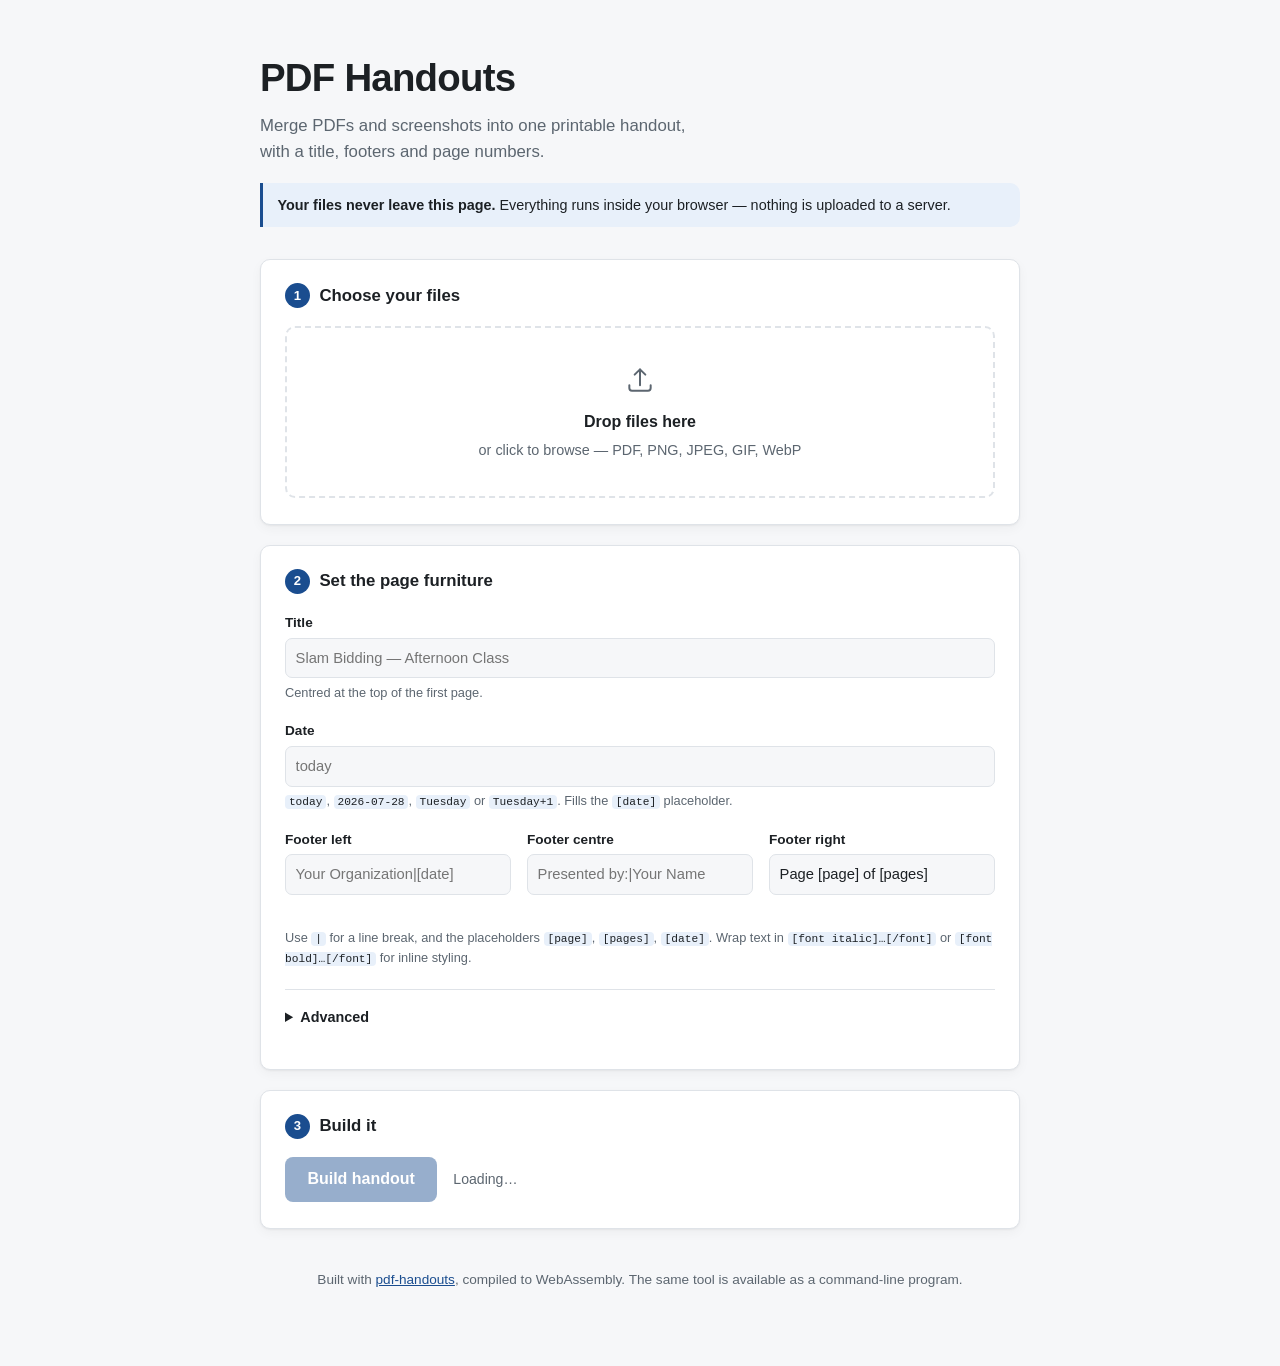
==== web/index.html @ 9eb6f5d6 "feat: WebAssembly build and a browser front end on GitHub Pages Runs the whole handout pipeline in a" ====
<!doctype html>
<html lang="en">
<head>
<meta charset="utf-8">
<meta name="viewport" content="width=device-width, initial-scale=1">
<title>PDF Handouts — merge PDFs and images into a printable handout</title>
<meta name="description" content="Merge PDFs and screenshots into one printable handout with titles, footers and page numbers. Runs entirely in your browser — files are never uploaded.">
<link rel="stylesheet" href="style.css">
<link rel="icon" href="data:image/svg+xml,<svg xmlns='http://www.w3.org/2000/svg' viewBox='0 0 100 100'><text y='.9em' font-size='90'>📄</text></svg>">
</head>
<body>

<header class="masthead">
  <h1>PDF Handouts</h1>
  <p class="tagline">
    Merge PDFs and screenshots into one printable handout, with a title,
    footers and page numbers.
  </p>
  <p class="privacy" role="note">
    <strong>Your files never leave this page.</strong> Everything runs inside
    your browser — nothing is uploaded to a server.
  </p>
</header>

<main>
  <!-- Step 1: files -->
  <section class="panel" aria-labelledby="files-heading">
    <h2 id="files-heading"><span class="step">1</span> Choose your files</h2>

    <div id="dropzone" class="dropzone" tabindex="0" role="button"
         aria-describedby="dropzone-hint">
      <svg class="drop-icon" viewBox="0 0 24 24" aria-hidden="true">
        <path d="M12 16V4m0 0L8 8m4-4 4 4M4 16v2a2 2 0 0 0 2 2h12a2 2 0 0 0 2-2v-2"
              fill="none" stroke="currentColor" stroke-width="1.5"
              stroke-linecap="round" stroke-linejoin="round"/>
      </svg>
      <p class="drop-title">Drop files here</p>
      <p id="dropzone-hint" class="drop-hint">
        or click to browse — PDF, PNG, JPEG, GIF, WebP
      </p>
      <input type="file" id="file-input" multiple accept=".pdf,.png,.jpg,.jpeg,.gif,.webp,application/pdf,image/*" hidden>
    </div>

    <div id="file-list-wrap" class="file-list-wrap" hidden>
      <div class="list-header">
        <h3>Pages, in order</h3>
        <button type="button" id="sort-by-name" class="link-button">Sort by name</button>
      </div>
      <p class="list-hint">Drag to reorder.</p>
      <ul id="file-list" class="file-list"></ul>
    </div>
  </section>

  <!-- Step 2: options -->
  <section class="panel" aria-labelledby="options-heading">
    <h2 id="options-heading"><span class="step">2</span> Set the page furniture</h2>

    <div class="field">
      <label for="title">Title</label>
      <input type="text" id="title" placeholder="Slam Bidding — Afternoon Class">
      <p class="help">Centred at the top of the first page.</p>
    </div>

    <div class="field">
      <label for="date">Date</label>
      <input type="text" id="date" placeholder="today">
      <p class="help">
        <code>today</code>, <code>2026-07-28</code>, <code>Tuesday</code> or
        <code>Tuesday+1</code>. Fills the <code>[date]</code> placeholder.
      </p>
    </div>

    <div class="field-row">
      <div class="field">
        <label for="footer-left">Footer left</label>
        <input type="text" id="footer-left" placeholder="Your Organization|[date]">
      </div>
      <div class="field">
        <label for="footer-center">Footer centre</label>
        <input type="text" id="footer-center" placeholder="Presented by:|Your Name">
      </div>
      <div class="field">
        <label for="footer-right">Footer right</label>
        <input type="text" id="footer-right" value="Page [page] of [pages]">
      </div>
    </div>

    <p class="help placeholders">
      Use <code>|</code> for a line break, and the placeholders
      <code>[page]</code>, <code>[pages]</code>, <code>[date]</code>.
      Wrap text in <code>[font italic]…[/font]</code> or
      <code>[font bold]…[/font]</code> for inline styling.
    </p>

    <details class="advanced">
      <summary>Advanced</summary>
      <div class="field-row">
        <div class="field">
          <label for="header-font">Title font</label>
          <input type="text" id="header-font" value="24pt">
          <p class="help">e.g. <code>24pt bold #1a4d8f</code></p>
        </div>
        <div class="field">
          <label for="footer-font">Footer font</label>
          <input type="text" id="footer-font" value="14pt #555555">
        </div>
        <div class="field">
          <label for="fit">Content fitting</label>
          <select id="fit">
            <option value="auto" selected>Auto — shift, then scale</option>
            <option value="shift">Shift only — never resize</option>
            <option value="off">Off — leave content alone</option>
          </select>
          <p class="help">Keeps source pages clear of the title and footer.</p>
        </div>
      </div>
    </details>
  </section>

  <!-- Step 3: build -->
  <section class="panel" aria-labelledby="build-heading">
    <h2 id="build-heading"><span class="step">3</span> Build it</h2>

    <div class="build-row">
      <button type="button" id="build" class="primary" disabled>
        Build handout
      </button>
      <span id="status" class="status" role="status" aria-live="polite">
        Loading…
      </span>
    </div>

    <div id="result" class="result" hidden>
      <a id="download" class="download" download="handout.pdf">
        Download handout.pdf
      </a>
      <p id="result-summary" class="result-summary"></p>
      <ul id="notes" class="notes"></ul>
    </div>

    <div id="error" class="error" role="alert" hidden></div>
  </section>
</main>

<footer class="colophon">
  <p>
    Built with
    <a href="https://github.com/bridge-craftwork/pdf-handouts">pdf-handouts</a>,
    compiled to WebAssembly. The same tool is available as a command-line
    program.
  </p>
</footer>

<script type="module" src="app.js"></script>
</body>
</html>
---- web/style.css ----
/* PDF Handouts — browser build.
   Light and dark are both first-class; the palette is defined once as custom
   properties and flipped by prefers-color-scheme. */

:root {
  --bg: #f6f7f9;
  --surface: #ffffff;
  --border: #dfe3e8;
  --text: #1c2024;
  --text-dim: #5c6670;
  --accent: #1a4d8f;
  --accent-text: #ffffff;
  --accent-soft: #e8f0fa;
  --danger: #a02020;
  --danger-soft: #fdeded;
  --ok: #1c6b3c;
  --radius: 10px;
  --shadow: 0 1px 2px rgba(0, 0, 0, .05), 0 4px 12px rgba(0, 0, 0, .04);
}

@media (prefers-color-scheme: dark) {
  :root {
    --bg: #14171a;
    --surface: #1c2024;
    --border: #2e353c;
    --text: #e6e9ec;
    --text-dim: #9aa4ae;
    --accent: #5fa3e8;
    --accent-text: #10161c;
    --accent-soft: #1a2735;
    --danger: #f08a8a;
    --danger-soft: #2a1a1a;
    --ok: #7bc99a;
    --shadow: 0 1px 2px rgba(0, 0, 0, .4), 0 4px 12px rgba(0, 0, 0, .3);
  }
}

* { box-sizing: border-box; }

body {
  margin: 0;
  padding: 0 1rem 4rem;
  background: var(--bg);
  color: var(--text);
  font: 16px/1.55 -apple-system, BlinkMacSystemFont, "Segoe UI", Roboto,
        "Helvetica Neue", Arial, sans-serif;
  -webkit-font-smoothing: antialiased;
}

code {
  font-family: ui-monospace, SFMono-Regular, Menlo, Consolas, monospace;
  font-size: .875em;
  background: var(--accent-soft);
  color: var(--text);
  padding: .1em .35em;
  border-radius: 4px;
}

a { color: var(--accent); }

/* ---- masthead ---- */

.masthead {
  max-width: 760px;
  margin: 0 auto;
  padding: 3rem 0 2rem;
}

.masthead h1 {
  margin: 0 0 .35rem;
  font-size: clamp(1.85rem, 5vw, 2.4rem);
  letter-spacing: -.02em;
}

.tagline {
  margin: 0 0 1.1rem;
  color: var(--text-dim);
  font-size: 1.05rem;
  max-width: 48ch;
}

.privacy {
  margin: 0;
  padding: .7rem .9rem;
  background: var(--accent-soft);
  border-left: 3px solid var(--accent);
  border-radius: 0 var(--radius) var(--radius) 0;
  font-size: .9rem;
  color: var(--text);
}

/* ---- panels ---- */

main {
  max-width: 760px;
  margin: 0 auto;
  display: flex;
  flex-direction: column;
  gap: 1.25rem;
}

.panel {
  background: var(--surface);
  border: 1px solid var(--border);
  border-radius: var(--radius);
  box-shadow: var(--shadow);
  padding: 1.4rem 1.5rem 1.6rem;
}

.panel h2 {
  margin: 0 0 1.1rem;
  font-size: 1.05rem;
  display: flex;
  align-items: center;
  gap: .6rem;
}

.step {
  display: inline-grid;
  place-items: center;
  width: 1.55rem;
  height: 1.55rem;
  border-radius: 50%;
  background: var(--accent);
  color: var(--accent-text);
  font-size: .82rem;
  font-weight: 600;
  flex: none;
}

/* ---- dropzone ---- */

.dropzone {
  border: 2px dashed var(--border);
  border-radius: var(--radius);
  padding: 2.2rem 1rem;
  text-align: center;
  cursor: pointer;
  transition: border-color .15s, background .15s;
}

.dropzone:hover,
.dropzone:focus-visible {
  border-color: var(--accent);
  background: var(--accent-soft);
  outline: none;
}

.dropzone.dragging {
  border-color: var(--accent);
  background: var(--accent-soft);
}

.drop-icon {
  width: 2rem;
  height: 2rem;
  color: var(--text-dim);
  margin-bottom: .4rem;
}

.drop-title { margin: 0 0 .25rem; font-weight: 600; }
.drop-hint { margin: 0; color: var(--text-dim); font-size: .9rem; }

/* ---- file list ---- */

.file-list-wrap { margin-top: 1.3rem; }

.list-header {
  display: flex;
  align-items: baseline;
  justify-content: space-between;
  gap: 1rem;
}

.list-header h3 { margin: 0; font-size: .95rem; }

.link-button {
  background: none;
  border: none;
  color: var(--accent);
  font: inherit;
  font-size: .85rem;
  cursor: pointer;
  padding: 0;
  text-decoration: underline;
}

.list-hint {
  margin: .15rem 0 .7rem;
  color: var(--text-dim);
  font-size: .82rem;
}

.file-list {
  list-style: none;
  margin: 0;
  padding: 0;
  display: flex;
  flex-direction: column;
  gap: .4rem;
}

.file-item {
  display: flex;
  align-items: center;
  gap: .7rem;
  padding: .55rem .7rem;
  background: var(--bg);
  border: 1px solid var(--border);
  border-radius: 8px;
  cursor: grab;
}

.file-item.drag-over { border-color: var(--accent); }
.file-item.dragging { opacity: .4; }

.grip {
  color: var(--text-dim);
  flex: none;
  font-size: 1.1rem;
  line-height: 1;
  cursor: grab;
}

.file-name {
  flex: 1;
  min-width: 0;
  overflow: hidden;
  text-overflow: ellipsis;
  white-space: nowrap;
  font-size: .9rem;
}

.badge {
  flex: none;
  font-size: .7rem;
  font-weight: 600;
  letter-spacing: .04em;
  padding: .16rem .45rem;
  border-radius: 4px;
  background: var(--accent-soft);
  color: var(--accent);
}

.badge.bad { background: var(--danger-soft); color: var(--danger); }

.remove {
  flex: none;
  background: none;
  border: none;
  color: var(--text-dim);
  font-size: 1.15rem;
  line-height: 1;
  cursor: pointer;
  padding: 0 .2rem;
  border-radius: 4px;
}

.remove:hover { color: var(--danger); }

/* ---- form ---- */

.field { margin-bottom: 1.05rem; }
.field:last-child { margin-bottom: 0; }

.field label {
  display: block;
  font-size: .85rem;
  font-weight: 600;
  margin-bottom: .3rem;
}

.field input[type="text"],
.field select {
  width: 100%;
  padding: .5rem .6rem;
  font: inherit;
  font-size: .92rem;
  color: var(--text);
  background: var(--bg);
  border: 1px solid var(--border);
  border-radius: 7px;
}

.field input:focus,
.field select:focus {
  outline: 2px solid var(--accent);
  outline-offset: -1px;
  border-color: var(--accent);
}

.field-row {
  display: grid;
  grid-template-columns: repeat(auto-fit, minmax(190px, 1fr));
  gap: 1rem;
}

.help {
  margin: .3rem 0 0;
  font-size: .8rem;
  color: var(--text-dim);
}

.placeholders { margin-top: 1rem; }

.advanced {
  margin-top: 1.3rem;
  border-top: 1px solid var(--border);
  padding-top: 1rem;
}

.advanced summary {
  cursor: pointer;
  font-size: .9rem;
  font-weight: 600;
  margin-bottom: .9rem;
}

/* ---- build ---- */

.build-row {
  display: flex;
  align-items: center;
  gap: 1rem;
  flex-wrap: wrap;
}

.primary {
  background: var(--accent);
  color: var(--accent-text);
  border: none;
  border-radius: 8px;
  padding: .65rem 1.4rem;
  font: inherit;
  font-weight: 600;
  cursor: pointer;
}

.primary:disabled { opacity: .45; cursor: not-allowed; }
.primary:not(:disabled):hover { filter: brightness(1.08); }

.status { color: var(--text-dim); font-size: .88rem; }

.result { margin-top: 1.2rem; }

.download {
  display: inline-block;
  padding: .6rem 1.2rem;
  background: var(--accent-soft);
  color: var(--accent);
  border: 1px solid var(--accent);
  border-radius: 8px;
  font-weight: 600;
  text-decoration: none;
}

.result-summary {
  margin: .8rem 0 0;
  font-size: .9rem;
  color: var(--ok);
  font-weight: 600;
}

.notes {
  margin: .5rem 0 0;
  padding-left: 1.1rem;
  font-size: .85rem;
  color: var(--text-dim);
}

.error {
  margin-top: 1.1rem;
  padding: .8rem 1rem;
  background: var(--danger-soft);
  border-left: 3px solid var(--danger);
  border-radius: 0 var(--radius) var(--radius) 0;
  color: var(--danger);
  font-size: .9rem;
  white-space: pre-wrap;
}

/* ---- colophon ---- */

.colophon {
  max-width: 760px;
  margin: 2.5rem auto 0;
  color: var(--text-dim);
  font-size: .85rem;
  text-align: center;
}
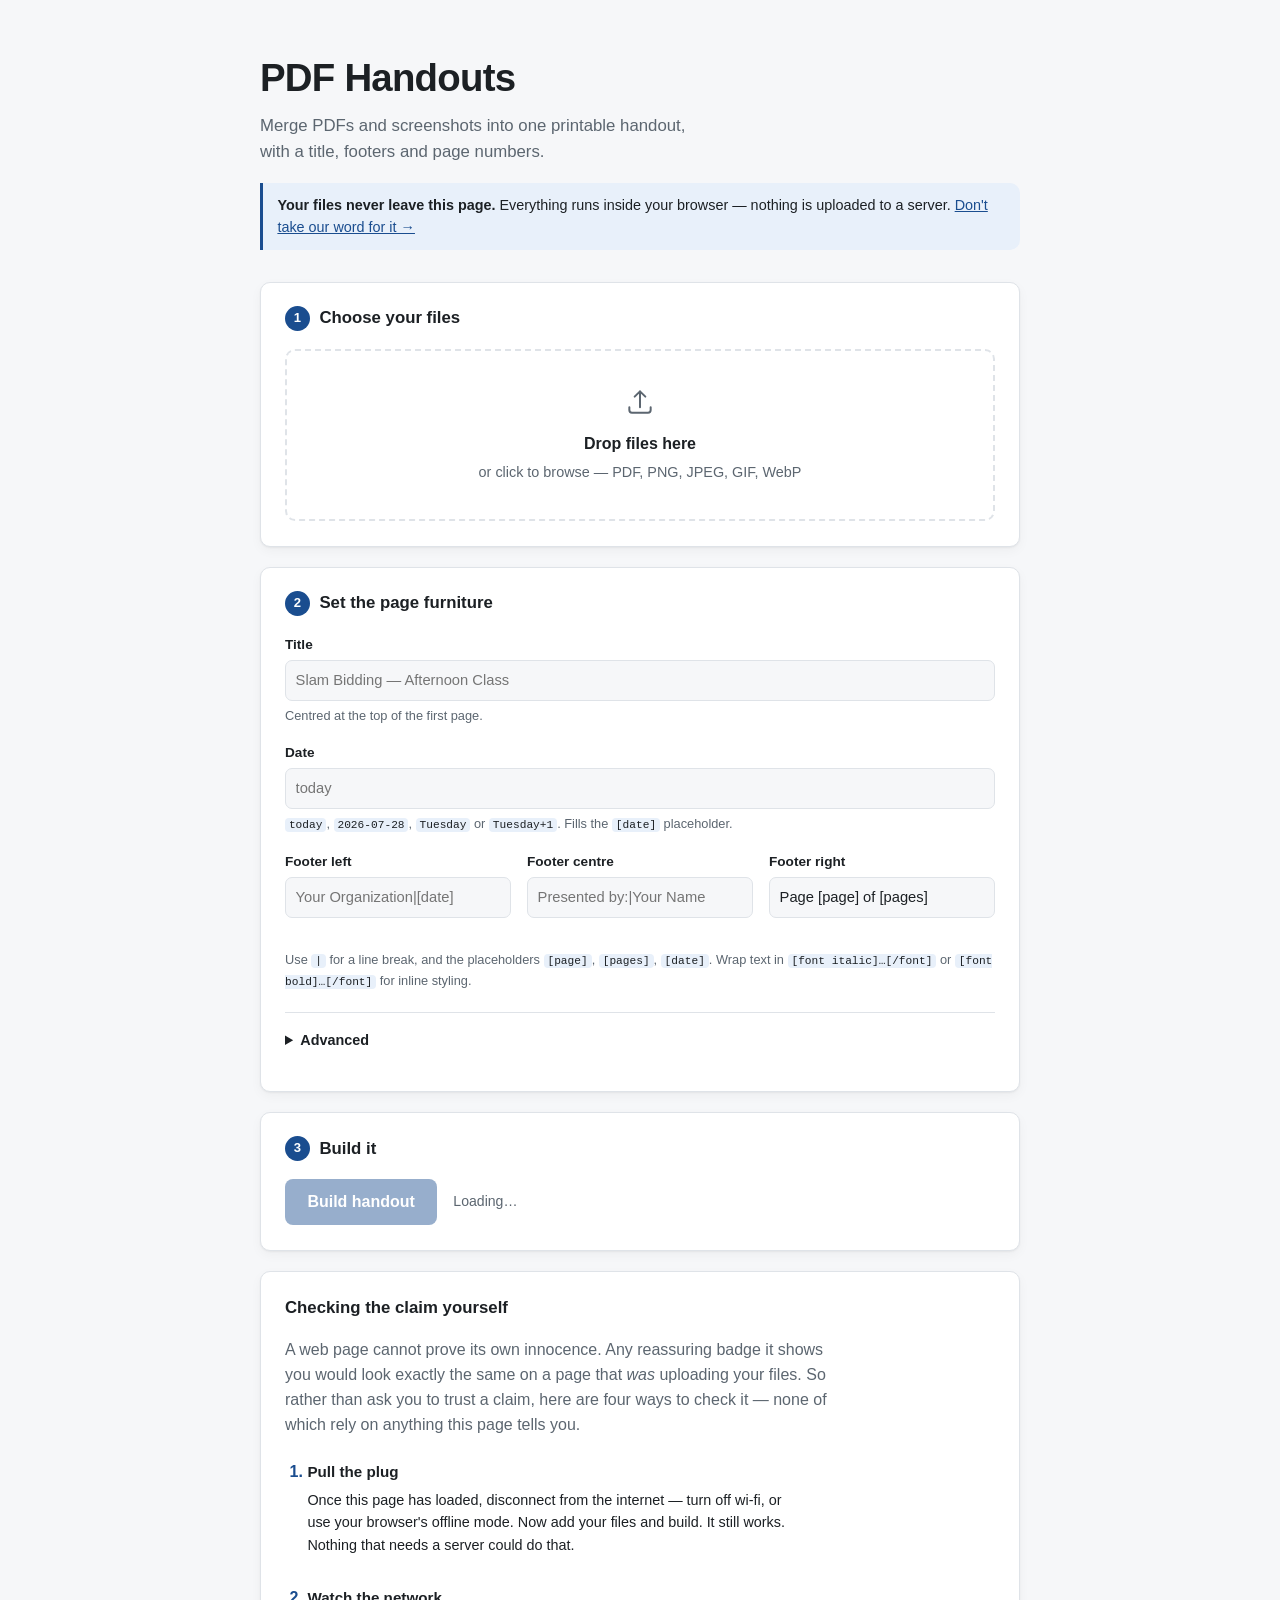
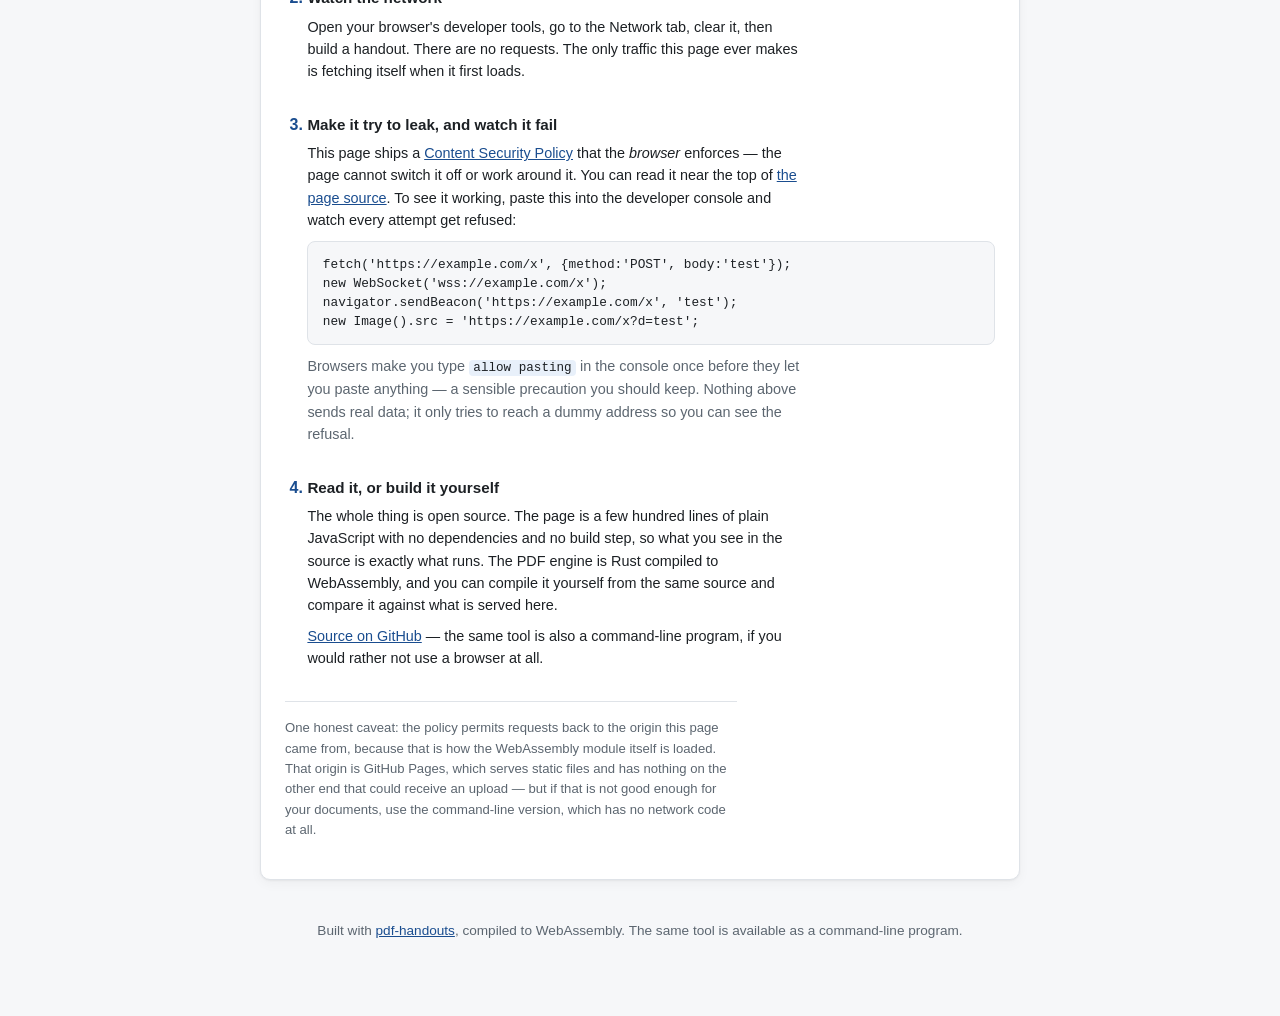
==== commit 310f19b1: "feat(web): enforce the no-upload claim with CSP, and show people how to check The site claims your f" ====
--- a/web/index.html
+++ b/web/index.html
@@ -5,6 +5,34 @@
 <meta name="viewport" content="width=device-width, initial-scale=1">
 <title>PDF Handouts — merge PDFs and images into a printable handout</title>
 <meta name="description" content="Merge PDFs and screenshots into one printable handout with titles, footers and page numbers. Runs entirely in your browser — files are never uploaded.">
+
+<!--
+  This policy is the enforcement behind the "nothing is uploaded" claim. It is
+  applied by the browser, not by this page's own code, so the page cannot opt
+  out of it or quietly work around it.
+
+  connect-src 'self' is the important one: it blocks fetch, XMLHttpRequest,
+  WebSocket, EventSource and navigator.sendBeacon to every origin except the
+  one this page was served from. 'self' rather than 'none' only because the
+  WebAssembly module is itself fetched from here; the origin is GitHub Pages,
+  which serves static files and has nothing that could receive an upload.
+
+  form-action 'none' stops the page navigating your data anywhere as a form
+  submission, which is the other common way bytes leave a browser.
+
+  (frame-ancestors is deliberately absent — it is ignored in a meta tag and
+  only works as a real HTTP header, which GitHub Pages does not let us set.)
+-->
+<meta http-equiv="Content-Security-Policy" content="
+  default-src 'none';
+  script-src 'self' 'wasm-unsafe-eval';
+  style-src 'self';
+  img-src 'self' data:;
+  connect-src 'self';
+  form-action 'none';
+  base-uri 'none';
+  object-src 'none';
+">
 <link rel="stylesheet" href="style.css">
 <link rel="icon" href="data:image/svg+xml,<svg xmlns='http://www.w3.org/2000/svg' viewBox='0 0 100 100'><text y='.9em' font-size='90'>📄</text></svg>">
 </head>
@@ -19,6 +47,7 @@
   <p class="privacy" role="note">
     <strong>Your files never leave this page.</strong> Everything runs inside
     your browser — nothing is uploaded to a server.
+    <a href="#verify">Don't take our word for it →</a>
   </p>
 </header>
 
@@ -140,6 +169,85 @@
 
     <div id="error" class="error" role="alert" hidden></div>
   </section>
+
+  <!-- Verification -->
+  <section class="panel verify" id="verify" aria-labelledby="verify-heading">
+    <h2 id="verify-heading">Checking the claim yourself</h2>
+
+    <p>
+      A web page cannot prove its own innocence. Any reassuring badge it shows
+      you would look exactly the same on a page that <em>was</em> uploading your
+      files. So rather than ask you to trust a claim, here are four ways to
+      check it — none of which rely on anything this page tells you.
+    </p>
+
+    <ol class="checks">
+      <li>
+        <h3>Pull the plug</h3>
+        <p>
+          Once this page has loaded, disconnect from the internet — turn off
+          wi-fi, or use your browser's offline mode. Now add your files and
+          build. It still works. Nothing that needs a server could do that.
+        </p>
+      </li>
+
+      <li>
+        <h3>Watch the network</h3>
+        <p>
+          Open your browser's developer tools, go to the Network tab, clear it,
+          then build a handout. There are no requests. The only traffic this
+          page ever makes is fetching itself when it first loads.
+        </p>
+      </li>
+
+      <li>
+        <h3>Make it try to leak, and watch it fail</h3>
+        <p>
+          This page ships a
+          <a href="https://developer.mozilla.org/docs/Web/HTTP/CSP">Content
+          Security Policy</a> that the <em>browser</em> enforces — the page
+          cannot switch it off or work around it. You can read it near the top
+          of <a href="index.html">the page source</a>. To see it working, paste
+          this into the developer console and watch every attempt get refused:
+        </p>
+<pre><code>fetch('https://example.com/x', {method:'POST', body:'test'});
+new WebSocket('wss://example.com/x');
+navigator.sendBeacon('https://example.com/x', 'test');
+new Image().src = 'https://example.com/x?d=test';</code></pre>
+        <p class="aside">
+          Browsers make you type <code>allow pasting</code> in the console once
+          before they let you paste anything — a sensible precaution you should
+          keep. Nothing above sends real data; it only tries to reach a dummy
+          address so you can see the refusal.
+        </p>
+      </li>
+
+      <li>
+        <h3>Read it, or build it yourself</h3>
+        <p>
+          The whole thing is open source. The page is a few hundred lines of
+          plain JavaScript with no dependencies and no build step, so what you
+          see in the source is exactly what runs. The PDF engine is Rust
+          compiled to WebAssembly, and you can compile it yourself from the same
+          source and compare it against what is served here.
+        </p>
+        <p>
+          <a href="https://github.com/bridge-craftwork/pdf-handouts">Source on
+          GitHub</a> — the same tool is also a command-line program, if you would
+          rather not use a browser at all.
+        </p>
+      </li>
+    </ol>
+
+    <p class="aside">
+      One honest caveat: the policy permits requests back to the origin this
+      page came from, because that is how the WebAssembly module itself is
+      loaded. That origin is GitHub Pages, which serves static files and has
+      nothing on the other end that could receive an upload — but if that is not
+      good enough for your documents, use the command-line version, which has no
+      network code at all.
+    </p>
+  </section>
 </main>
 
 <footer class="colophon">
--- a/web/style.css
+++ b/web/style.css
@@ -388,3 +388,63 @@
   font-size: .85rem;
   text-align: center;
 }
+
+/* ---- verification section ---- */
+
+.verify p { max-width: 62ch; }
+
+.verify > p:first-of-type {
+  color: var(--text-dim);
+  margin-top: 0;
+}
+
+.checks {
+  margin: 1.4rem 0 0;
+  padding-left: 1.4rem;
+  display: flex;
+  flex-direction: column;
+  gap: 1.4rem;
+}
+
+.checks li::marker {
+  color: var(--accent);
+  font-weight: 700;
+}
+
+.checks h3 {
+  margin: 0 0 .35rem;
+  font-size: .95rem;
+}
+
+.checks p {
+  margin: 0 0 .5rem;
+  font-size: .9rem;
+}
+
+.verify pre {
+  margin: .6rem 0;
+  padding: .8rem .9rem;
+  background: var(--bg);
+  border: 1px solid var(--border);
+  border-radius: 8px;
+  overflow-x: auto;
+  font-size: .8rem;
+  line-height: 1.5;
+}
+
+.verify pre code {
+  background: none;
+  padding: 0;
+  font-size: inherit;
+}
+
+.aside {
+  font-size: .82rem;
+  color: var(--text-dim);
+}
+
+.verify > .aside:last-child {
+  margin-top: 1.5rem;
+  padding-top: 1rem;
+  border-top: 1px solid var(--border);
+}
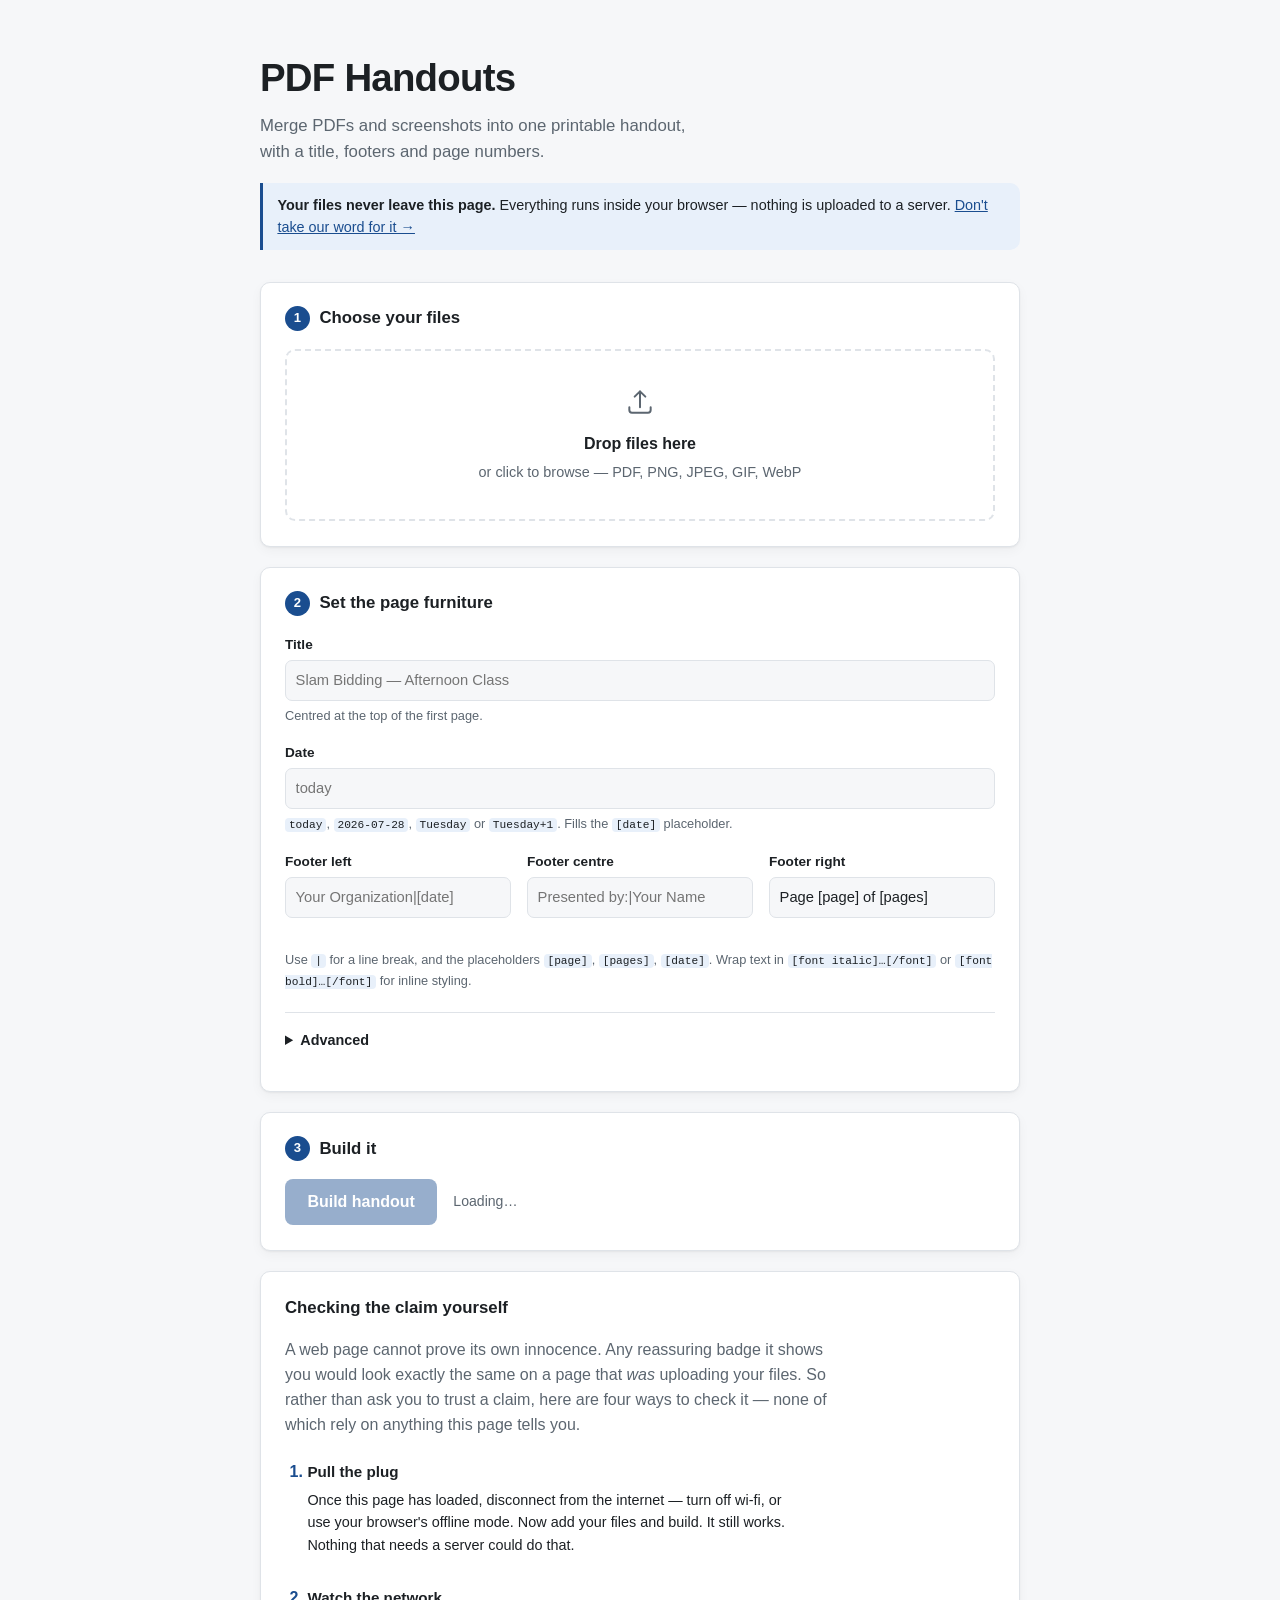
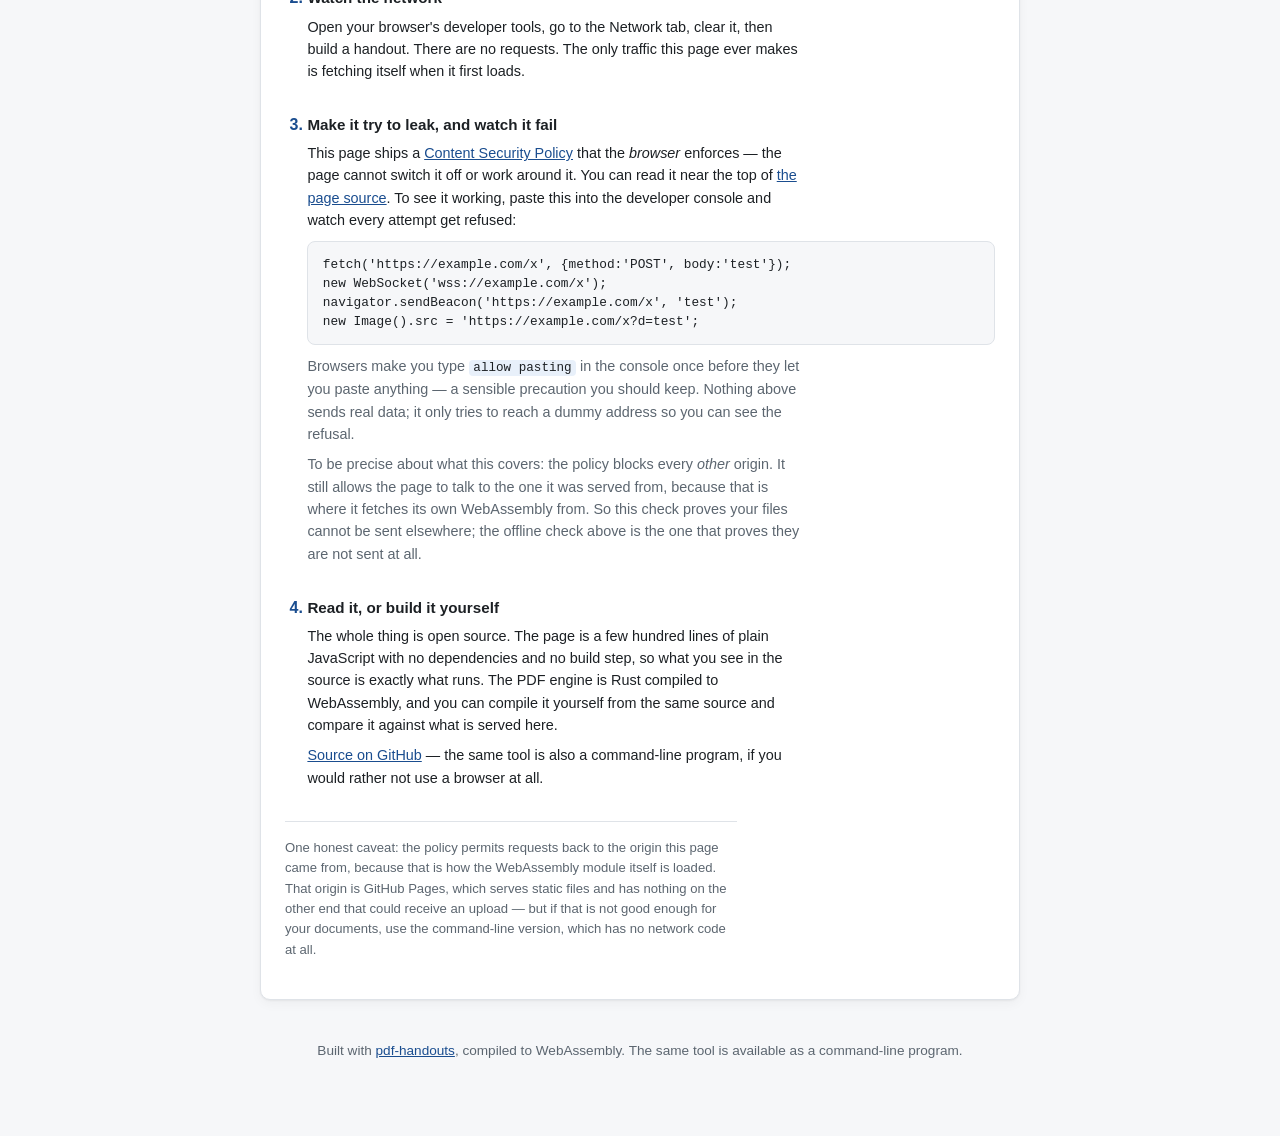
==== commit 1141a9d6: "Qualify what the CSP proves, rather than tighten it Served from a shared origin, connect-src 'self' " ====
--- a/web/index.html
+++ b/web/index.html
@@ -14,8 +14,21 @@
   connect-src 'self' is the important one: it blocks fetch, XMLHttpRequest,
   WebSocket, EventSource and navigator.sendBeacon to every origin except the
   one this page was served from. 'self' rather than 'none' only because the
-  WebAssembly module is itself fetched from here; the origin is GitHub Pages,
-  which serves static files and has nothing that could receive an upload.
+  WebAssembly module is itself fetched from here.
+
+  What 'self' means changed when this moved: it used to be GitHub Pages, a
+  static host with nothing that could receive an upload. Served from
+  bridge-craftwork.com/pdf-handouts/ the origin is not inert — it has a
+  /download/ redirector and proxies the other tools. So the policy still proves
+  "nothing reaches another origin", which is what it is described as doing
+  throughout, but it no longer doubles as proof that nothing could be received
+  at all.
+
+  Deliberately NOT tightened to a path. It would restore the stronger reading
+  at the cost of breaking the page when served from the project's own pages.dev
+  root, and the page's own code sends nothing anywhere — the offline check in
+  the verification section is the one that settles it, and that check does not
+  depend on the origin.
 
   form-action 'none' stops the page navigating your data anywhere as a form
   submission, which is the other common way bytes leave a browser.
@@ -220,6 +233,13 @@
           keep. Nothing above sends real data; it only tries to reach a dummy
           address so you can see the refusal.
         </p>
+        <p class="aside">
+          To be precise about what this covers: the policy blocks every
+          <em>other</em> origin. It still allows the page to talk to the one it
+          was served from, because that is where it fetches its own WebAssembly
+          from. So this check proves your files cannot be sent elsewhere; the
+          offline check above is the one that proves they are not sent at all.
+        </p>
       </li>
 
       <li>
